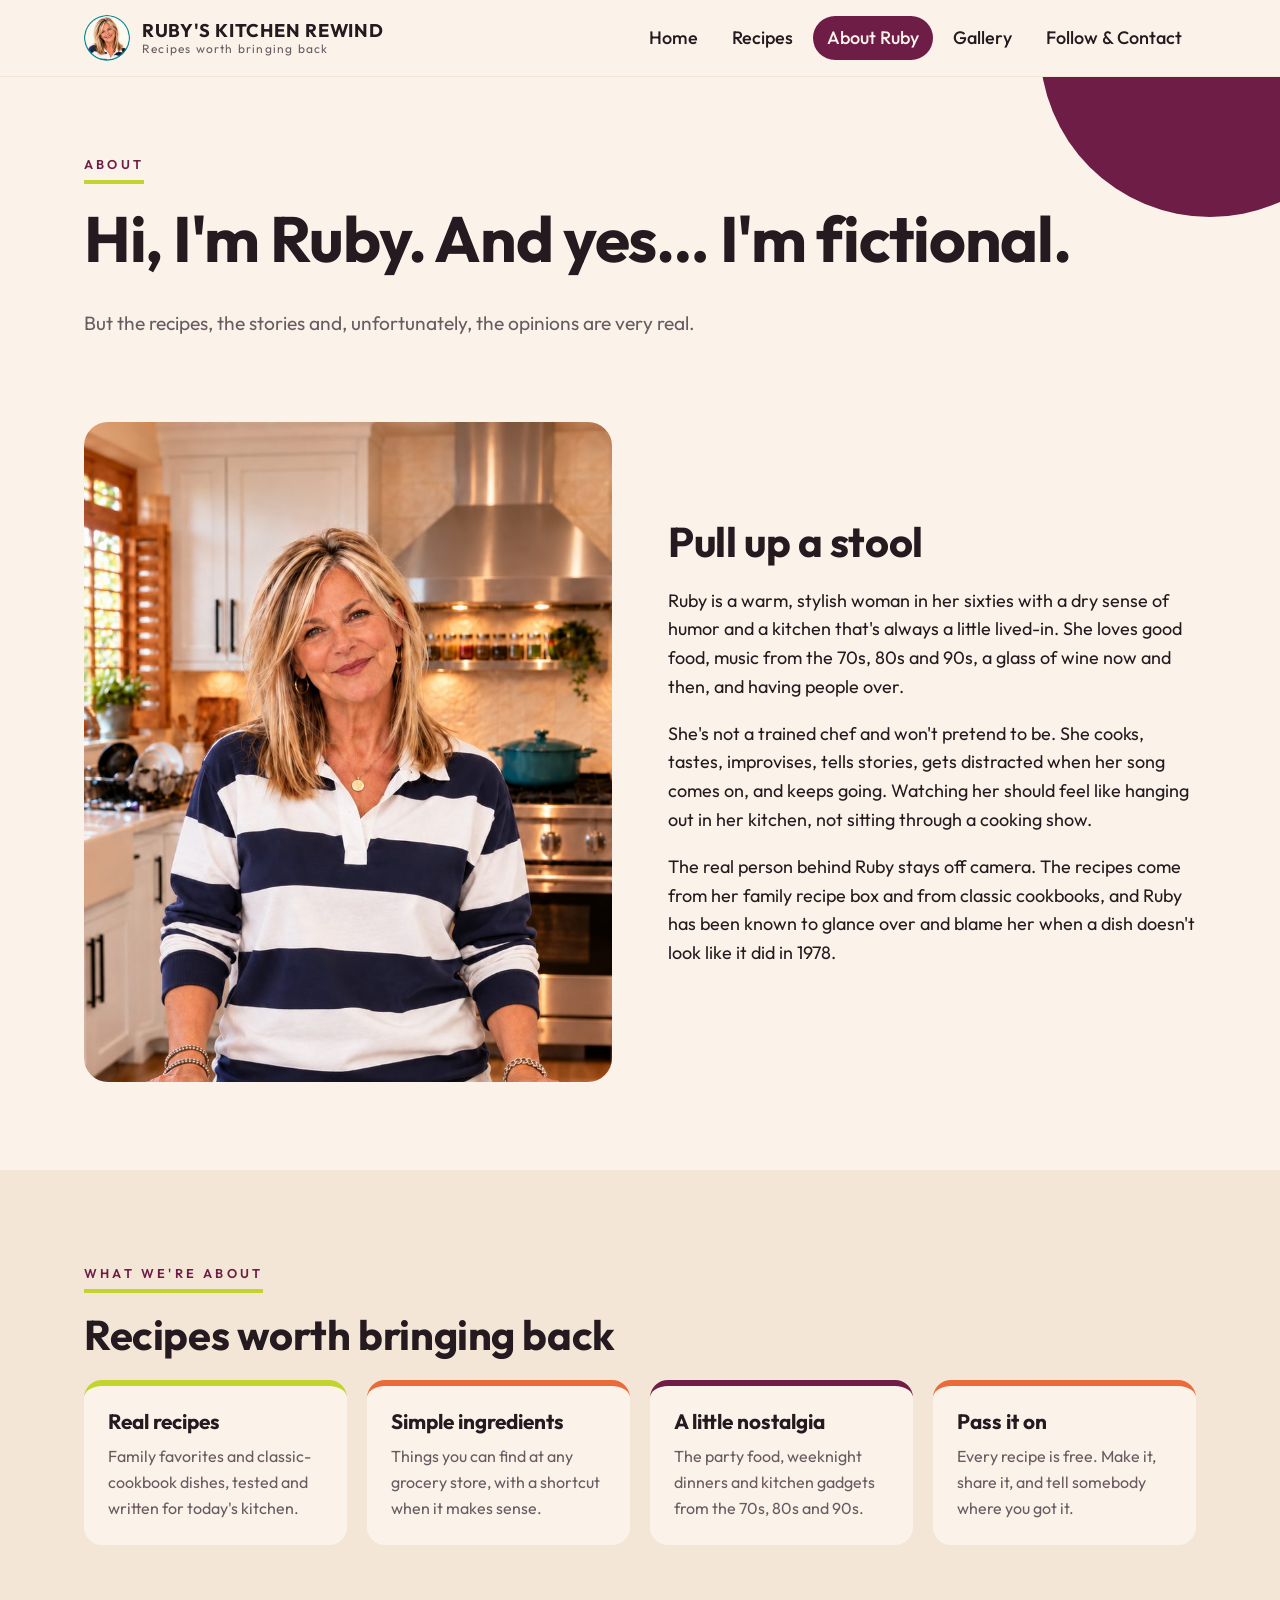
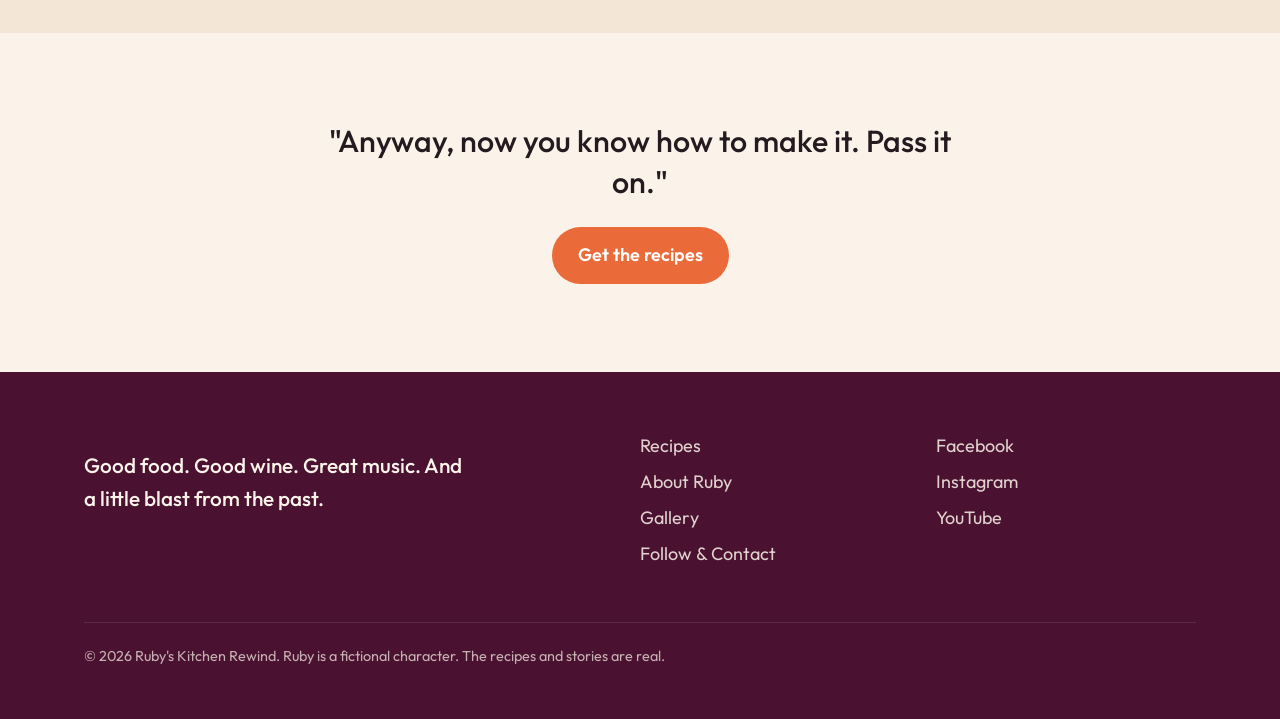
==== about.html @ def2f9e5 "Add Ruby's Kitchen Rewind website Co-Authored-By: Claude Opus 5.5 <noreply@anthropic.com>" ====
<!DOCTYPE html>
<html lang="en">
<head>
<meta charset="utf-8">
<meta name="viewport" content="width=device-width, initial-scale=1">
<title>About Ruby | Ruby's Kitchen Rewind</title>
<meta name="description" content="Meet Ruby: fictional, funny, and serious about the recipes we grew up with.">
<link rel="icon" href="images/ruby-icon.jpg">
<link rel="preconnect" href="https://fonts.googleapis.com">
<link rel="preconnect" href="https://fonts.gstatic.com" crossorigin>
<link href="https://fonts.googleapis.com/css2?family=Outfit:wght@300;400;500;600;700&display=swap" rel="stylesheet">
<link rel="stylesheet" href="styles.css">
</head>
<body>
<header class="site-header">
  <div class="wrap">
    <a class="brand" href="index.html">
      <img src="images/ruby-icon.jpg" alt="">
      <span class="brand-name">Ruby's Kitchen Rewind<small>Recipes worth bringing back</small></span>
    </a>
    <button class="menu-toggle" aria-expanded="false" aria-controls="nav">Menu</button>
    <nav class="nav" id="nav">
      <a href="index.html">Home</a>
      <a href="recipes.html">Recipes</a>
      <a href="about.html" aria-current="page">About Ruby</a>
      <a href="gallery.html">Gallery</a>
      <a href="contact.html">Follow & Contact</a>
    </nav>
  </div>
</header>
<main>
<div class="page-head">
  <div class="wrap">
    <span class="eyebrow">About</span>
    <h1>Hi, I'm Ruby. And yes&hellip; I'm fictional.</h1>
    <p class="lead">But the recipes, the stories and, unfortunately, the opinions are very real.</p>
  </div>
</div>

<section style="padding-top: 24px;">
  <div class="wrap split">
    <img src="images/ruby-kitchen.jpg" alt="Ruby in a navy and white striped rugby shirt in her kitchen" style="aspect-ratio: 4 / 5; object-fit: cover; object-position: top;">
    <div>
      <h2>Pull up a stool</h2>
      <p>Ruby is a warm, stylish woman in her sixties with a dry sense of humor and a kitchen that's always a little lived-in. She loves good food, music from the 70s, 80s and 90s, a glass of wine now and then, and having people over.</p>
      <p>She's not a trained chef and won't pretend to be. She cooks, tastes, improvises, tells stories, gets distracted when her song comes on, and keeps going. Watching her should feel like hanging out in her kitchen, not sitting through a cooking show.</p>
      <p>The real person behind Ruby stays off camera. The recipes come from her family recipe box and from classic cookbooks, and Ruby has been known to glance over and blame her when a dish doesn't look like it did in 1978.</p>
    </div>
  </div>
</section>

<section class="tint">
  <div class="wrap">
    <span class="eyebrow">What we're about</span>
    <h2>Recipes worth bringing back</h2>
    <div class="segments">
      <div class="segment"><h3>Real recipes</h3><p>Family favorites and classic-cookbook dishes, tested and written for today's kitchen.</p></div>
      <div class="segment"><h3>Simple ingredients</h3><p>Things you can find at any grocery store, with a shortcut when it makes sense.</p></div>
      <div class="segment"><h3>A little nostalgia</h3><p>The party food, weeknight dinners and kitchen gadgets from the 70s, 80s and 90s.</p></div>
      <div class="segment"><h3>Pass it on</h3><p>Every recipe is free. Make it, share it, and tell somebody where you got it.</p></div>
    </div>
  </div>
</section>

<section>
  <div class="wrap" style="text-align: center;">
    <blockquote class="quote" style="border: 0; padding: 0; max-width: 32ch; margin: 0 auto 24px;">"Anyway, now you know how to make it. Pass it on."</blockquote>
    <a class="btn" href="recipes.html">Get the recipes</a>
  </div>
</section>
</main>
<footer class="site-footer">
  <div class="wrap">
    <div>
      <p class="footer-tag">Good food. Good wine. Great music. And a little blast from the past.</p>
    </div>
    <div>
      <ul>
        <li><a href="recipes.html">Recipes</a></li>
        <li><a href="about.html">About Ruby</a></li>
        <li><a href="gallery.html">Gallery</a></li>
        <li><a href="contact.html">Follow &amp; Contact</a></li>
      </ul>
    </div>
    <div>
      <ul>
        <li><a href="contact.html#follow">Facebook</a></li>
        <li><a href="contact.html#follow">Instagram</a></li>
        <li><a href="contact.html#follow">YouTube</a></li>
      </ul>
    </div>
    <p class="fine">&copy; <span class="year"></span> Ruby's Kitchen Rewind. Ruby is a fictional character. The recipes and stories are real.</p>
  </div>
</footer>
<script src="site.js"></script>
</body>
</html>
---- styles.css ----
:root {
  --cream: #fbf3ea;
  --cream-deep: #f4e6d6;
  --plum: #6e1d47;
  --plum-dark: #4a1230;
  --lime: #c3d42e;
  --coral: #ea6a3a;
  --ink: #241a1f;
  --muted: #6b5a61;
  --radius: 18px;
  --max: 1160px;
}

* { box-sizing: border-box; }
html { scroll-behavior: smooth; }
body {
  margin: 0;
  font-family: "Outfit", system-ui, sans-serif;
  font-size: 18px;
  line-height: 1.6;
  color: var(--ink);
  background: var(--cream);
}
img { max-width: 100%; display: block; }
a { color: var(--plum); }
h1, h2, h3 { line-height: 1.15; margin: 0 0 .5em; font-weight: 700; }
h1 { font-size: clamp(2.4rem, 5vw, 4rem); letter-spacing: -.02em; }
h2 { font-size: clamp(1.8rem, 3.4vw, 2.6rem); letter-spacing: -.01em; }
h3 { font-size: 1.3rem; }
.wrap { max-width: var(--max); margin: 0 auto; padding: 0 24px; }
.eyebrow {
  display: inline-block;
  font-size: .8rem;
  font-weight: 600;
  letter-spacing: .25em;
  text-transform: uppercase;
  color: var(--plum);
  border-bottom: 4px solid var(--lime);
  padding-bottom: 6px;
  margin-bottom: 18px;
}
.lead { font-size: 1.2rem; color: var(--muted); max-width: 60ch; }

/* Header */
.site-header {
  position: sticky; top: 0; z-index: 10;
  background: rgba(251, 243, 234, .94);
  backdrop-filter: blur(6px);
  border-bottom: 1px solid var(--cream-deep);
}
.site-header .wrap { display: flex; align-items: center; justify-content: space-between; gap: 20px; height: 76px; }
.brand { display: flex; align-items: center; gap: 12px; text-decoration: none; color: var(--ink); }
.brand img { width: 46px; height: 46px; border-radius: 50%; }
.brand-name { font-weight: 700; font-size: 1.15rem; letter-spacing: .04em; text-transform: uppercase; line-height: 1.1; }
.brand-name small { display: block; font-weight: 400; font-size: .75rem; letter-spacing: .1em; text-transform: none; color: var(--muted); }
.nav { display: flex; gap: 6px; }
.nav a {
  text-decoration: none; color: var(--ink); font-weight: 500;
  padding: 8px 14px; border-radius: 999px;
}
.nav a:hover { background: var(--cream-deep); }
.nav a[aria-current="page"] { background: var(--plum); color: var(--cream); }
.menu-toggle { display: none; background: none; border: 2px solid var(--plum); color: var(--plum); border-radius: 999px; padding: 6px 14px; font: inherit; font-weight: 600; cursor: pointer; }

/* Buttons */
.btn {
  display: inline-block; text-decoration: none; font-weight: 600;
  padding: 14px 26px; border-radius: 999px;
  background: var(--coral); color: #fff;
  transition: transform .15s, background .15s;
}
.btn:hover { transform: translateY(-2px); background: #d85a2c; }
.btn.alt { background: transparent; color: var(--plum); border: 2px solid var(--plum); }
.btn.alt:hover { background: var(--plum); color: var(--cream); }

/* Hero */
.hero { position: relative; overflow: hidden; padding: 72px 0 96px; }
.hero::before, .hero::after { content: ""; position: absolute; border-radius: 50%; z-index: -1; }
.hero::before { width: 520px; height: 520px; background: var(--plum); top: -260px; right: -120px; }
.hero::after { width: 260px; height: 260px; background: var(--lime); bottom: -150px; left: -90px; }
.hero .wrap { display: grid; grid-template-columns: 1.05fr .95fr; gap: 56px; align-items: center; }
.hero h1 span { color: var(--plum); }
.hero .actions { display: flex; gap: 14px; flex-wrap: wrap; margin-top: 28px; }
.hero-photo { position: relative; }
.hero-photo img { border-radius: 28px; box-shadow: 0 24px 60px rgba(74, 18, 48, .25); aspect-ratio: 4 / 5; object-fit: cover; object-position: top; width: 100%; }
.badge {
  position: absolute; left: -26px; bottom: 32px;
  background: var(--cream); border: 3px solid var(--lime); border-radius: 16px;
  padding: 12px 18px; font-weight: 600; box-shadow: 0 10px 30px rgba(0,0,0,.12);
}
.badge small { display: block; font-weight: 400; color: var(--muted); font-size: .85rem; }

/* Tape strip (rewind motif) */
.tape {
  background: var(--plum); color: var(--cream);
  font-weight: 600; letter-spacing: .2em; text-transform: uppercase; font-size: .85rem;
  white-space: nowrap; overflow: hidden; padding: 14px 0;
}
.tape span { display: inline-block; padding-right: 2em; animation: roll 40s linear infinite; }
.tape b { color: var(--lime); font-weight: 600; }
@keyframes roll { from { transform: translateX(0); } to { transform: translateX(-50%); } }
@media (prefers-reduced-motion: reduce) { .tape span { animation: none; } }

/* Sections */
section { padding: 88px 0; }
section.tint { background: var(--cream-deep); }
.section-head { display: flex; justify-content: space-between; align-items: end; gap: 20px; flex-wrap: wrap; margin-bottom: 36px; }

/* Recipe cards */
.cards { display: grid; grid-template-columns: repeat(4, 1fr); gap: 24px; }
@media (max-width: 1100px) { .cards { grid-template-columns: repeat(2, 1fr); } }
@media (max-width: 560px) { .cards { grid-template-columns: 1fr; } }
.card {
  background: #fff; border-radius: var(--radius); overflow: hidden;
  text-decoration: none; color: inherit;
  box-shadow: 0 6px 20px rgba(74, 18, 48, .08);
  transition: transform .2s, box-shadow .2s;
  display: flex; flex-direction: column;
}
.card:hover { transform: translateY(-4px); box-shadow: 0 14px 34px rgba(74, 18, 48, .16); }
.card img { aspect-ratio: 4 / 3; object-fit: cover; width: 100%; }
.card-body { padding: 18px 20px 22px; }
.card .tag { font-size: .75rem; font-weight: 600; letter-spacing: .2em; text-transform: uppercase; color: var(--coral); }
.card h3 { margin: 6px 0 6px; }
.card p { margin: 0; color: var(--muted); font-size: 1rem; }

/* Segments */
.segments { display: grid; grid-template-columns: repeat(auto-fit, minmax(200px, 1fr)); gap: 20px; }
.segment { background: var(--cream); border-radius: var(--radius); padding: 24px; border-top: 6px solid var(--lime); }
.segment:nth-child(2n) { border-top-color: var(--coral); }
.segment:nth-child(3n) { border-top-color: var(--plum); }
.segment p { margin: 0; color: var(--muted); font-size: 1rem; }

/* Split / quote */
.split { display: grid; grid-template-columns: 1fr 1fr; gap: 56px; align-items: center; }
.split img { border-radius: 24px; }
.quote {
  font-size: clamp(1.4rem, 2.6vw, 1.9rem); font-weight: 500; line-height: 1.35;
  border-left: 6px solid var(--coral); padding-left: 24px; margin: 0 0 20px;
}
.quote-by { color: var(--muted); }

/* Recipe page */
.recipe { display: grid; grid-template-columns: 380px 1fr; gap: 48px; padding: 64px 0; border-bottom: 2px solid var(--cream-deep); scroll-margin-top: 90px; }
.recipe:last-of-type { border-bottom: 0; }
.recipe-photo img { border-radius: 22px; aspect-ratio: 4 / 5; object-fit: cover; width: 100%; position: sticky; top: 100px; }
.recipe .meta { color: var(--muted); font-weight: 500; margin-bottom: 18px; }
.recipe-cols { display: grid; grid-template-columns: .85fr 1.15fr; gap: 36px; margin-top: 24px; }
.recipe h4 { font-size: 1.4rem; margin: 0 0 12px; position: relative; padding-left: 4px; }
.recipe h4::before { content: ""; position: absolute; left: -10px; top: -6px; width: 38px; height: 38px; border-radius: 50%; background: var(--lime); z-index: -1; }
.recipe ul { padding-left: 1.1em; margin: 0; }
.recipe li { margin-bottom: 6px; }
.recipe ul li.group { list-style: none; margin: 18px 0 8px -1.1em; font-weight: 700; color: var(--plum); }
.recipe ul li.group:first-child { margin-top: 0; }
.recipe ol { list-style: none; counter-reset: step; padding: 0; margin: 0; border-left: 2px solid var(--coral); padding-left: 22px; }
.recipe ol li { counter-increment: step; margin-bottom: 14px; }
.recipe ol li::before { content: counter(step) "."; color: var(--coral); font-weight: 700; font-size: 1.2rem; margin-right: 8px; }
.tip {
  margin-top: 28px; border: 3px solid var(--lime); border-radius: 16px;
  padding: 14px 20px; display: flex; gap: 16px; align-items: center;
}
.tip strong { white-space: nowrap; padding-right: 16px; border-right: 2px solid var(--coral); }
.tip em { color: var(--muted); }
.jump { display: flex; flex-wrap: wrap; gap: 10px; margin-top: 24px; }
.jump a { text-decoration: none; background: #fff; border: 2px solid var(--cream-deep); padding: 8px 16px; border-radius: 999px; font-weight: 500; }
.jump a:hover { border-color: var(--plum); }

/* Gallery */
.gallery { columns: 3 280px; column-gap: 20px; }
.gallery figure { margin: 0 0 20px; break-inside: avoid; cursor: zoom-in; }
.gallery img { border-radius: 16px; width: 100%; }
.gallery figcaption { font-size: .95rem; color: var(--muted); padding: 8px 4px 0; }
.lightbox {
  position: fixed; inset: 0; background: rgba(36, 26, 31, .92);
  display: none; align-items: center; justify-content: center; padding: 30px; z-index: 50; cursor: zoom-out;
}
.lightbox.open { display: flex; }
.lightbox img { max-height: 90vh; border-radius: 12px; }

/* Contact */
.socials { display: grid; grid-template-columns: repeat(auto-fit, minmax(220px, 1fr)); gap: 18px; }
.social {
  display: flex; align-items: center; gap: 14px; text-decoration: none; color: var(--ink);
  background: #fff; border-radius: var(--radius); padding: 20px 22px; font-weight: 600;
  box-shadow: 0 6px 20px rgba(74, 18, 48, .08); transition: transform .2s;
}
.social:hover { transform: translateY(-3px); }
.social .dot { width: 44px; height: 44px; border-radius: 50%; display: grid; place-items: center; color: #fff; font-size: 1.1rem; flex: none; }
.social small { display: block; font-weight: 400; color: var(--muted); }

/* Footer */
.site-footer { background: var(--plum-dark); color: var(--cream); padding: 56px 0 36px; }
.site-footer .wrap { display: grid; grid-template-columns: 2fr 1fr 1fr; gap: 36px; }
.site-footer a { color: var(--cream); text-decoration: none; opacity: .85; }
.site-footer a:hover { opacity: 1; color: var(--lime); }
.site-footer ul { list-style: none; padding: 0; margin: 0; line-height: 2; }
.site-footer .fine { grid-column: 1 / -1; border-top: 1px solid rgba(251,243,234,.15); padding-top: 22px; font-size: .9rem; opacity: .7; }
.footer-tag { font-size: 1.3rem; font-weight: 500; max-width: 28ch; }

/* Page header */
.page-head { padding: 72px 0 40px; position: relative; overflow: hidden; }
.page-head::after { content: ""; position: absolute; width: 340px; height: 340px; border-radius: 50%; background: var(--plum); top: -200px; right: -100px; z-index: -1; }

@media (max-width: 900px) {
  .hero .wrap, .split, .recipe, .recipe-cols, .site-footer .wrap { grid-template-columns: 1fr; }
  .recipe-photo img { position: static; aspect-ratio: 16 / 10; }
  .badge { left: 12px; }
  .menu-toggle { display: block; }
  .nav { display: none; position: absolute; top: 76px; left: 0; right: 0; flex-direction: column; background: var(--cream); padding: 12px 24px 20px; border-bottom: 1px solid var(--cream-deep); }
  .nav.open { display: flex; }
  section { padding: 64px 0; }
  .hero { padding-top: 48px; }
  .hero::before { width: 220px; height: 220px; top: -150px; right: -90px; }
  .page-head::after { width: 180px; height: 180px; top: -120px; right: -80px; }
}
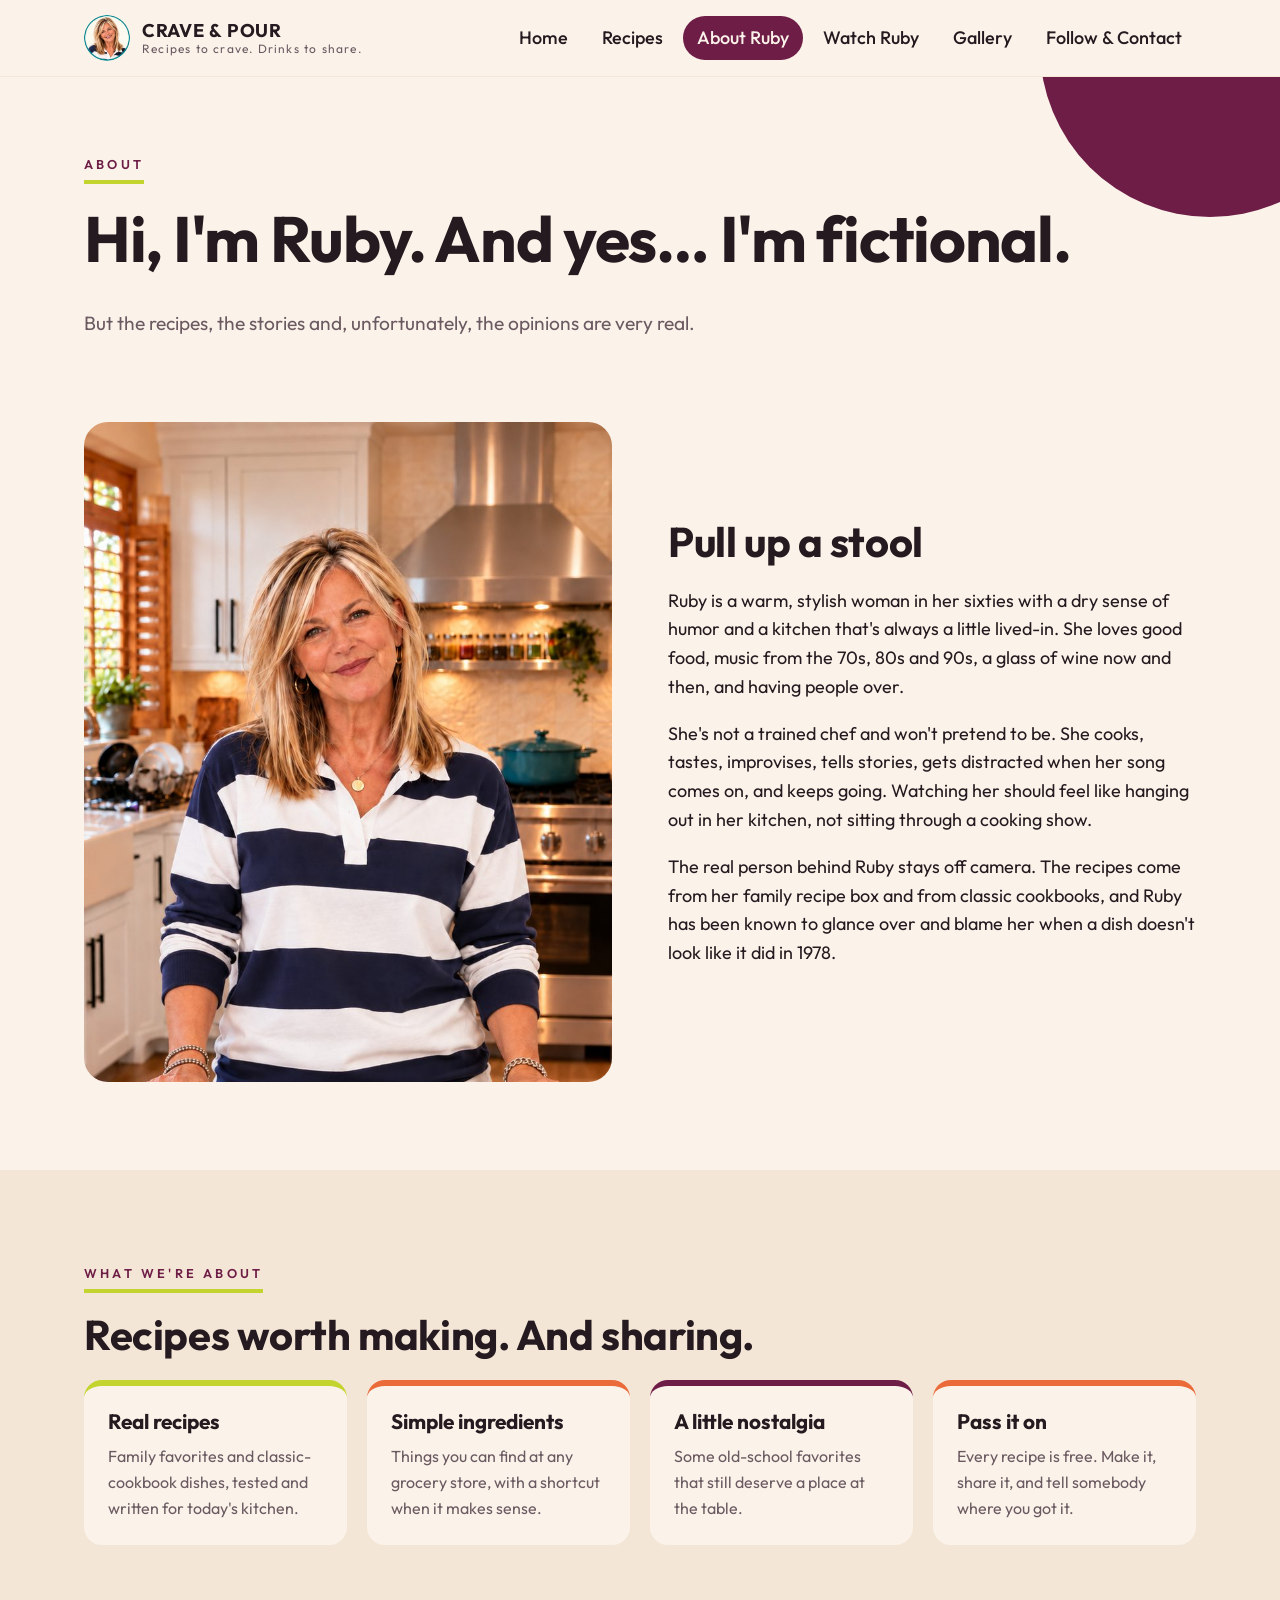
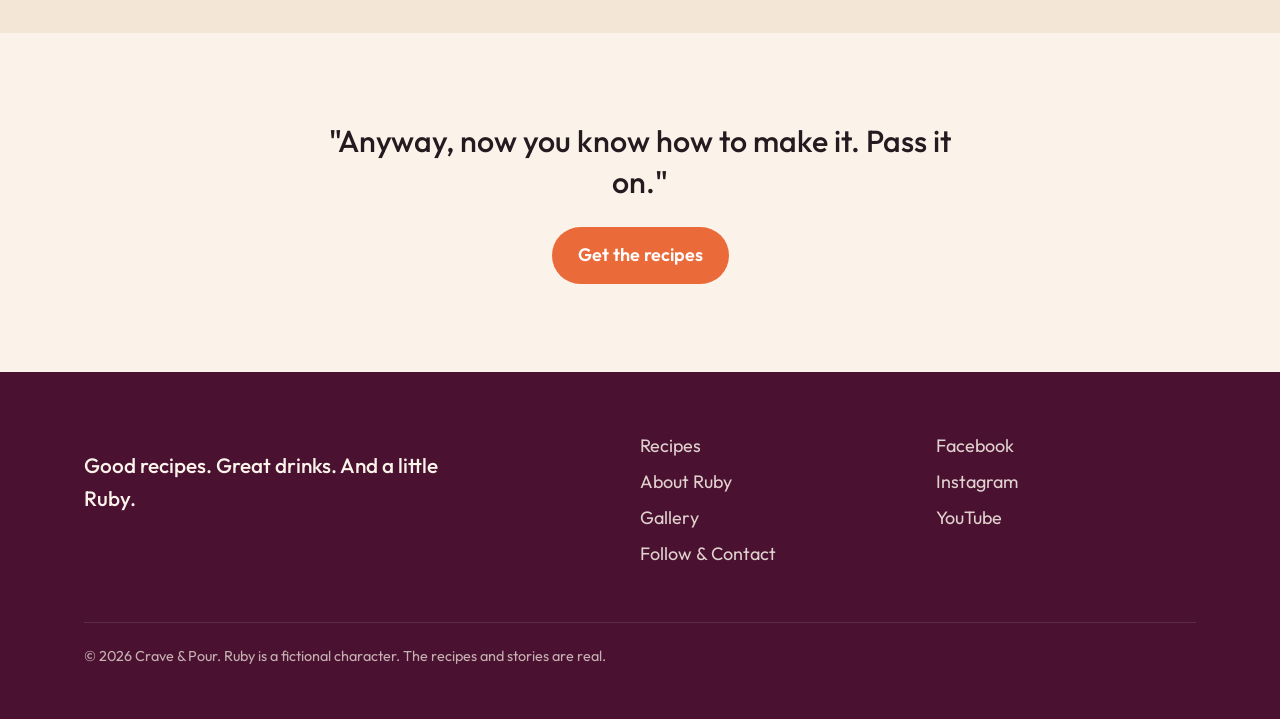
==== commit 7f5ed7e2: "Align about.html with Crave & Pour preview" ====
--- a/about.html
+++ b/about.html
@@ -3,8 +3,8 @@
 <head>
 <meta charset="utf-8">
 <meta name="viewport" content="width=device-width, initial-scale=1">
-<title>About Ruby | Ruby's Kitchen Rewind</title>
-<meta name="description" content="Meet Ruby: fictional, funny, and serious about the recipes we grew up with.">
+<title>About Ruby | Crave &amp; Pour</title>
+<meta name="description" content="Meet Ruby, the fictional host of Crave & Pour: old favorites, new discoveries and plenty of personality.">
 <link rel="icon" href="images/ruby-icon.jpg">
 <link rel="preconnect" href="https://fonts.googleapis.com">
 <link rel="preconnect" href="https://fonts.gstatic.com" crossorigin>
@@ -16,13 +16,14 @@
   <div class="wrap">
     <a class="brand" href="index.html">
       <img src="images/ruby-icon.jpg" alt="">
-      <span class="brand-name">Ruby's Kitchen Rewind<small>Recipes worth bringing back</small></span>
+      <span class="brand-name">Crave <span class="brand-amp">&amp;</span> Pour<small>Recipes to crave. Drinks to share.</small></span>
     </a>
     <button class="menu-toggle" aria-expanded="false" aria-controls="nav">Menu</button>
     <nav class="nav" id="nav">
       <a href="index.html">Home</a>
       <a href="recipes.html">Recipes</a>
       <a href="about.html" aria-current="page">About Ruby</a>
+      <a href="index.html#watch">Watch Ruby</a>
       <a href="gallery.html">Gallery</a>
       <a href="contact.html">Follow & Contact</a>
     </nav>
@@ -52,11 +53,11 @@
 <section class="tint">
   <div class="wrap">
     <span class="eyebrow">What we're about</span>
-    <h2>Recipes worth bringing back</h2>
+    <h2>Recipes worth making. And sharing.</h2>
     <div class="segments">
       <div class="segment"><h3>Real recipes</h3><p>Family favorites and classic-cookbook dishes, tested and written for today's kitchen.</p></div>
       <div class="segment"><h3>Simple ingredients</h3><p>Things you can find at any grocery store, with a shortcut when it makes sense.</p></div>
-      <div class="segment"><h3>A little nostalgia</h3><p>The party food, weeknight dinners and kitchen gadgets from the 70s, 80s and 90s.</p></div>
+      <div class="segment"><h3>A little nostalgia</h3><p>Some old-school favorites that still deserve a place at the table.</p></div>
       <div class="segment"><h3>Pass it on</h3><p>Every recipe is free. Make it, share it, and tell somebody where you got it.</p></div>
     </div>
   </div>
@@ -72,7 +73,7 @@
 <footer class="site-footer">
   <div class="wrap">
     <div>
-      <p class="footer-tag">Good food. Good wine. Great music. And a little blast from the past.</p>
+      <p class="footer-tag">Good recipes. Great drinks. And a little Ruby.</p>
     </div>
     <div>
       <ul>
@@ -89,7 +90,7 @@
         <li><a href="contact.html#follow">YouTube</a></li>
       </ul>
     </div>
-    <p class="fine">&copy; <span class="year"></span> Ruby's Kitchen Rewind. Ruby is a fictional character. The recipes and stories are real.</p>
+    <p class="fine">&copy; <span class="year"></span> Crave &amp; Pour. Ruby is a fictional character. The recipes and stories are real.</p>
   </div>
 </footer>
 <script src="site.js"></script>
